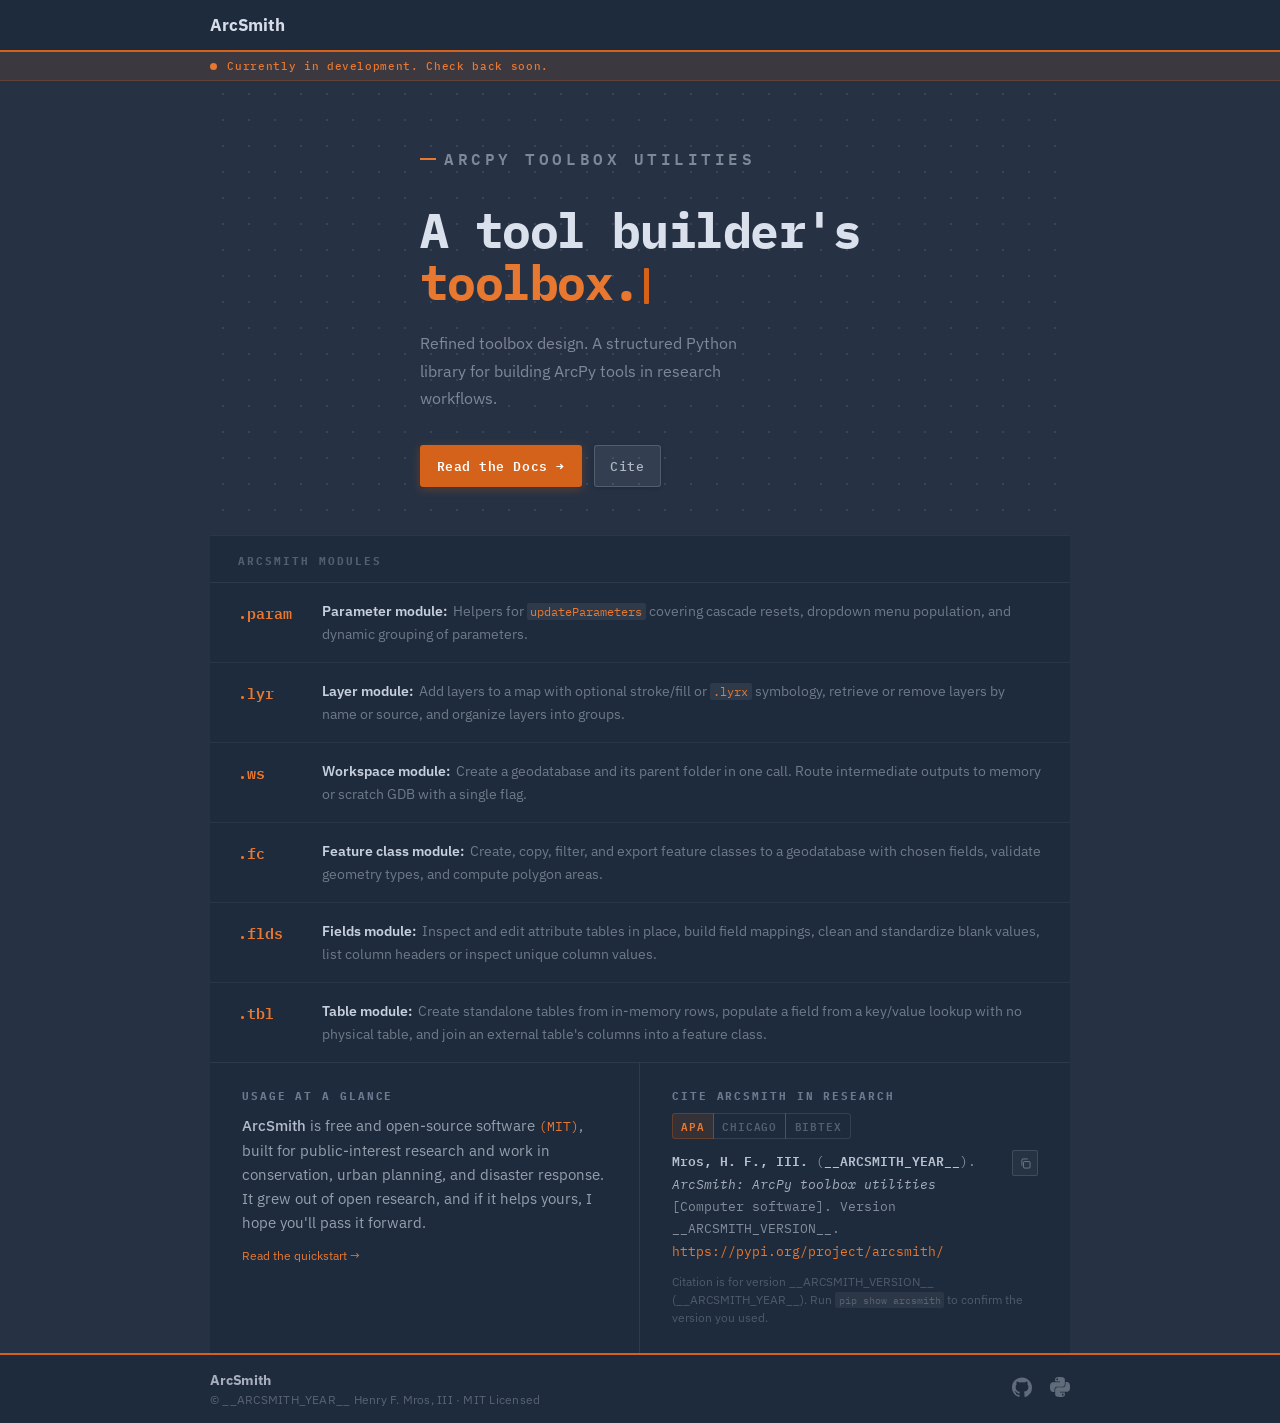
==== arcsmith-docs/index.html @ c44fd059 "init commit" ====
<!DOCTYPE html>
<html lang="en">
<head>
<meta charset="UTF-8">
<meta name="viewport" content="width=device-width, initial-scale=1.0">
<title>ArcSmith - ArcPy Toolbox Utilities for ArcGIS Pro</title>

<!-- Primary SEO -->
<meta name="description" content="ArcSmith is a free, open-source Python library for building ArcGIS Pro Python toolboxes (.pyt). Read parameter state, build quoted SQL WHERE clauses, apply symbology, and manage workspaces on top of arcpy.">
<meta name="keywords" content="ArcSmith, arcpy, ArcGIS Pro, Python toolbox, .pyt, geoprocessing, GIS, symbology, SQL WHERE clause, parameter validation, feature class">
<meta name="author" content="HFM3">
<meta name="robots" content="index, follow">
<meta name="theme-color" content="#1E2B3C">
<link rel="canonical" href="https://arcsmith.dev/">

<!-- Icons -->
<link rel="icon" type="image/svg+xml" href="/docs/stylesheets/arcsmith-icon.svg">
<link rel="icon" type="image/png" sizes="512x512" href="/docs/assets/images/favicon.png">
<link rel="icon" type="image/x-icon" href="/docs/assets/images/favicon.ico">
<link rel="apple-touch-icon" sizes="180x180" href="/docs/assets/images/apple-touch-icon.png">

<!-- Open Graph (Facebook, LinkedIn, Slack, etc.) -->
<meta property="og:type" content="website">
<meta property="og:site_name" content="ArcSmith">
<meta property="og:title" content="ArcSmith - ArcPy Toolbox Utilities for ArcGIS Pro">
<meta property="og:description" content="A free, open-source Python library for building ArcGIS Pro Python toolboxes (.pyt). Parameter state, SQL WHERE clauses, symbology, and workspace management on top of arcpy.">
<meta property="og:url" content="https://arcsmith.dev/">
<meta property="og:locale" content="en_US">
<meta property="og:image" content="https://arcsmith.dev/docs/images/social-card.png">
<meta property="og:image:width" content="1200">
<meta property="og:image:height" content="630">
<meta property="og:image:alt" content="ArcSmith - A tool builder's toolbox. ArcPy toolbox utilities.">

<!-- Twitter / X card -->
<meta name="twitter:card" content="summary_large_image">
<meta name="twitter:title" content="ArcSmith - ArcPy Toolbox Utilities for ArcGIS Pro">
<meta name="twitter:description" content="A free, open-source Python library for building ArcGIS Pro Python toolboxes (.pyt), built on top of arcpy.">
<meta name="twitter:image" content="https://arcsmith.dev/docs/images/social-card.png">

<!-- Structured data -->
<script type="application/ld+json">
{
  "@context": "https://schema.org",
  "@type": "SoftwareApplication",
  "name": "ArcSmith",
  "description": "A free, open-source Python library for building ArcGIS Pro Python toolboxes (.pyt). It works on top of arcpy, handling parameter state, quoted SQL WHERE clauses, symbology, and workspace management.",
  "url": "https://arcsmith.dev/",
  "applicationCategory": "DeveloperApplication",
  "operatingSystem": "Windows",
  "softwareRequirements": "ArcGIS Pro, arcpy",
  "programmingLanguage": "Python",
  "license": "https://www.gnu.org/licenses/gpl-3.0.html",
  "isAccessibleForFree": true,
  "author": {
    "@type": "Person",
    "name": "HFM3",
    "url": "https://github.com/HFM3"
  }
}
</script>

<link rel="preconnect" href="https://fonts.googleapis.com">
<link href="https://fonts.googleapis.com/css2?family=IBM+Plex+Sans:wght@400;500;600;700&family=IBM+Plex+Mono:wght@400;500;600&display=swap" rel="stylesheet">
<style>
*, *::before, *::after { box-sizing: border-box; margin: 0; padding: 0; }

:root {
  --navy:       #1E2B3C;
  --slate:      #263244;
  --orange:     #D4621A;
  --orange-lt:  #E87830;
  --orange-dim: #A84E14;
  --ink-lt:     #6B7A90;
}

html { scroll-behavior: smooth; }

body {
  font-family: 'IBM Plex Sans', system-ui, sans-serif;
  background: var(--slate);
  color: #18202C;
  -webkit-font-smoothing: antialiased;
  min-height: 100vh;
  display: flex;
  flex-direction: column;
}

/* ── DEV BANNER ──────────────────────────────────────────────── */
.dev-banner {
  background: rgba(212,98,26,0.12);
  border-bottom: 1px solid rgba(212,98,26,0.25);
  padding: 0.45rem 1.75rem;
  display: flex;
  align-items: center;
  justify-content: center;
  flex-shrink: 0;
}

.dev-banner-dot {
  width: 7px; height: 7px;
  border-radius: 50%;
  background: var(--orange-lt);
  flex-shrink: 0;
  animation: pulse 2s ease-in-out infinite;
}

@keyframes pulse {
  0%, 100% { opacity: 1; transform: scale(1); }
  50%       { opacity: 0.4; transform: scale(0.75); }
}

.dev-banner-text {
  font-family: 'IBM Plex Mono', monospace;
  font-size: 0.68rem;
  font-weight: 500;
  letter-spacing: 0.06em;
  color: var(--orange-lt);
}

/* ── NAV ─────────────────────────────────────────────────────── */
nav {
  background: var(--navy);
  border-bottom: 2px solid var(--orange);
  display: flex;
  align-items: center;
  justify-content: center;
  padding: 0 1.75rem;
  height: 52px;
  flex-shrink: 0;
}

.nav-inner {
  width: 100%;
  max-width: 860px;
  display: flex;
  align-items: center;
  justify-content: space-between;
}

.dev-banner-inner {
  width: 100%;
  max-width: 860px;
  display: flex;
  align-items: center;
  gap: 0.65rem;
}

.nav-brand {
  font-family: 'IBM Plex Sans', sans-serif;
  font-weight: 700;
  font-size: 1.05rem;
  color: rgba(224,230,242,0.95);
  text-decoration: none;
  letter-spacing: -0.01em;
}

.nav-brand em { color: rgba(224,230,242,0.95); font-style: normal; }

/* Reserved for future nav links */
.nav-links { display: flex; gap: 1.5rem; list-style: none; }

.nav-links a {
  font-size: 0.76rem;
  font-weight: 500;
  letter-spacing: 0.06em;
  text-transform: uppercase;
  color: rgba(224,230,242,0.45);
  text-decoration: none;
  transition: color 0.15s;
}
.nav-links a:hover { color: rgba(224,230,242,0.90); }

/* ── MAIN LAYOUT ─────────────────────────────────────────────── */
main {
  flex: 1;
  display: flex;
  flex-direction: column;
  align-items: center;
  width: 100%;
}

.main-inner {
  width: 100%;
  max-width: 860px;
  display: flex;
  flex-direction: column;
  flex: 1;
}

/* ── HERO ────────────────────────────────────────────────────── */
.hero {
  background: var(--slate);
  padding: 4rem 2.5rem 3rem;
  display: flex;
  flex-direction: column;
  justify-content: center;
  position: relative;
  overflow: hidden;
  width: 100%;
}

.hero::before {
  content: '';
  position: absolute;
  inset: 0;
  background-image: radial-gradient(circle, rgba(255,255,255,0.09) 1px, transparent 1px);
  background-size: 26px 26px;
  pointer-events: none;
}

.hero-inner { position: relative; z-index: 1; max-width: 540px; margin: 0 auto; }

.eyebrow {
  font-family: 'IBM Plex Mono', monospace;
  font-size: 0.62rem;
  font-weight: 600;
  letter-spacing: 0.22em;
  text-transform: uppercase;
  color: var(--orange-lt);
  margin-bottom: 1.1rem;
  display: flex;
  align-items: center;
  gap: 0.55rem;
}
.eyebrow::before {
  content: '';
  display: inline-block;
  width: 16px; height: 2px;
  background: var(--orange-lt);
  flex-shrink: 0;
}

.hero h1 {
  font-family: 'IBM Plex Mono', monospace;
  font-size: clamp(2rem, 3.8vw, 3rem);
  font-weight: 700;
  line-height: 1.08;
  letter-spacing: -0.03em;
  color: rgba(224,230,242,0.97);
  margin-bottom: 1.1rem;
}

.hero h1 em { color: var(--orange-lt); font-style: normal; }

.cursor {
  display: inline-block;
  width: 0.1em; height: 0.75em;
  background: var(--orange);
  vertical-align: text-bottom;
  margin-left: 0.08em;
  margin-bottom: 0.18em;
  border-radius: 1px;
  opacity: 1;
}

.hero p {
  font-size: 1.00rem;
  color: rgba(224,230,242,0.48);
  line-height: 1.72;
  margin-bottom: 2rem;
  max-width: 360px;
}

.hero-actions { display: flex; gap: 0.75rem; flex-wrap: wrap; }

.btn-primary {
  display: inline-flex; align-items: center; gap: 0.4rem;
  background: var(--orange);
  color: #fff;
  font-family: 'IBM Plex Mono', monospace;
  font-weight: 600; font-size: 0.80rem;
  letter-spacing: 0.04em;
  padding: 0.65em 1.2em;
  border-radius: 3px;
  border: 2px solid transparent;
  text-decoration: none;
  outline: none;
  cursor: pointer;
  -webkit-tap-highlight-color: transparent;
  transition: background 0.15s, box-shadow 0.15s, transform 0.08s, border-color 0.1s;
  box-shadow: 0 2px 8px rgba(212,98,26,0.35), 0 1px 2px rgba(0,0,0,0.25);
}
.btn-primary:hover {
  background: var(--orange-lt);
  box-shadow: 0 4px 14px rgba(212,98,26,0.45), 0 1px 3px rgba(0,0,0,0.25);
}
.btn-primary:active {
  background: var(--orange-dim);
  border-color: #4CA3FF;
  box-shadow: 0 0 0 3px rgba(76,163,255,0.35), 0 1px 2px rgba(0,0,0,0.20);
  transform: translateY(1px);
}
.btn-primary:focus-visible {
  border-color: #4CA3FF;
  box-shadow: 0 0 0 3px rgba(76,163,255,0.35);
}

.btn-ghost {
  display: inline-flex; align-items: center;
  background: rgba(224,230,242,0.07);
  color: rgba(224,230,242,0.72);
  font-family: 'IBM Plex Mono', monospace;
  font-weight: 500; font-size: 0.80rem;
  letter-spacing: 0.04em;
  padding: 0.65em 1.2em;
  border-radius: 3px;
  border: 1px solid rgba(224,230,242,0.18);
  text-decoration: none;
  outline: none;
  cursor: pointer;
  -webkit-tap-highlight-color: transparent;
  transition: background 0.15s, border-color 0.15s, color 0.15s, transform 0.08s, box-shadow 0.15s;
  box-shadow: 0 1px 4px rgba(0,0,0,0.20);
}
.btn-ghost:hover {
  background: rgba(224,230,242,0.12);
  border-color: rgba(224,230,242,0.40);
  color: rgba(224,230,242,0.95);
  box-shadow: 0 2px 8px rgba(0,0,0,0.28);
}
.btn-ghost:active {
  background: rgba(76,163,255,0.10);
  border-color: #4CA3FF;
  color: rgba(224,230,242,0.95);
  box-shadow: 0 0 0 3px rgba(76,163,255,0.20);
  transform: translateY(1px);
}
.btn-ghost:focus-visible {
  border-color: #4CA3FF;
  box-shadow: 0 0 0 3px rgba(76,163,255,0.25);
}

/* ── MODULES PANEL ───────────────────────────────────────────── */
.modules-pane {
  background: var(--navy);
  display: flex;
  flex-direction: column;
  border-top: 1px solid rgba(255,255,255,0.06);
  width: 100%;
}

.modules-header {
  padding: 1.1rem 1.75rem 0.9rem;
  border-bottom: 1px solid rgba(255,255,255,0.07);
  flex-shrink: 0;
  font-family: 'IBM Plex Mono', monospace;
  font-size: 0.70rem; font-weight: 700;
  letter-spacing: 0.18em; text-transform: uppercase;
  color: rgba(224,230,242,0.28);
}

.module-list {
  flex: 1;
  overflow-y: auto;
  list-style: none;
  display: grid;
  grid-template-columns: 6.5rem 1fr;
  align-content: start;
}

.module-item {
  display: contents;
}

.module-item:hover .module-tag,
.module-item:hover .module-desc {
  background: rgba(255,255,255,0.06);
}

.module-tag {
  font-family: 'IBM Plex Mono', monospace;
  font-size: 0.92rem; font-weight: 600;
  color: var(--orange-lt);
  white-space: nowrap;
  padding: 1.05rem 0.75rem 1.05rem 1.75rem;
  border-bottom: 1px solid rgba(255,255,255,0.05);
  align-self: stretch;
  display: flex;
  align-items: flex-start;
  padding-top: 1.1rem;
}

.module-desc {
  font-size: 0.86rem;
  color: rgba(224,230,242,0.42);
  line-height: 1.65;
  padding: 1.05rem 1.75rem 1.05rem 0.5rem;
  border-bottom: 1px solid rgba(255,255,255,0.05);
}

.module-label {
  color: rgba(224,230,242,0.88);
  font-weight: 600;
  margin-right: 0.2em;
}

/* Inline code tags within module descriptions */
.module-desc .tag-code {
  font-family: 'IBM Plex Mono', monospace;
  font-size: 0.85em;
  color: var(--orange-lt);
  background: rgba(255,255,255,0.07);
  padding: 0.1em 0.3em;
  border-radius: 2px;
}

.module-item:last-child .module-tag,
.module-item:last-child .module-desc {
  border-bottom: none;
}

/* ── BOTTOM STRIP ────────────────────────────────────────────── */
.bottom-strip {
  background: var(--navy);
  border-top: 1px solid rgba(255,255,255,0.07);
  display: grid;
  grid-template-columns: minmax(0, 1fr) minmax(0, 1fr);
  width: 100%;
}

.panel-label {
  font-family: 'IBM Plex Mono', monospace;
  font-size: 0.66rem; font-weight: 700;
  letter-spacing: 0.18em; text-transform: uppercase;
  color: var(--ink-lt);
}

/* Intro panel */
.intro-panel {
  padding: 1.6rem 2rem;
  border-right: 1px solid rgba(255,255,255,0.07);
  display: flex;
  flex-direction: column;
  gap: 0.7rem;
}

.intro-text {
  font-family: 'IBM Plex Sans', sans-serif;
  font-size: 0.92rem;
  line-height: 1.65;
  color: rgba(224,230,242,0.62);
}

.intro-text strong { color: rgba(224,230,242,0.78); font-weight: 500; }
.intro-text .mono, .intro-text code {
  font-family: 'IBM Plex Mono', monospace;
  font-size: 0.86em;
  color: var(--orange-lt);
}

/* Cite */
.cite-panel {
  padding: 1.6rem 2rem;
  display: flex;
  flex-direction: column;
  gap: 0.6rem;
}

.cite-tabs-sm { display: flex; gap: 0; margin-bottom: 0.1rem; }

.cite-tab-sm {
  padding: 0.25em 0.75em;
  font-family: 'IBM Plex Mono', monospace;
  font-size: 0.68rem; font-weight: 600;
  letter-spacing: 0.08em; text-transform: uppercase;
  border: 1px solid rgba(255,255,255,0.10);
  margin-left: -1px;            /* collapse shared seams, no width change */
  position: relative;
  background: transparent; cursor: pointer;
  color: rgba(224,230,242,0.28);
  transition: color 0.15s, background 0.15s;
}
.cite-tab-sm:first-child { margin-left: 0; border-radius: 3px 0 0 3px; }
.cite-tab-sm:last-child  { border-radius: 0 3px 3px 0; }
/* Lift the active tab above its neighbors so its orange border shows on all
   four sides, not just where it isn't overlapped by the next tab. */
.cite-tab-sm.active { color: var(--orange-lt); background: rgba(212,98,26,0.12); border-color: rgba(212,98,26,0.30); z-index: 1; }

.cite-pane-sm { display: none; align-items: flex-start; gap: 0.5rem; }
.cite-pane-sm.active { display: flex; }

.cite-text-sm {
  font-family: 'IBM Plex Mono', monospace;
  font-size: 0.80rem; line-height: 1.75;
  color: rgba(224,230,242,0.52);
  word-break: break-word;
  flex: 1;
}

.cite-text-sm .ca { color: rgba(224,230,242,0.80); font-weight: 600; }
.cite-text-sm .ct { font-style: italic; color: rgba(224,230,242,0.70); }
.cite-text-sm .cu { color: var(--orange-lt); }

.cite-hint {
  font-size: 0.76rem;
  color: rgba(224,230,242,0.25);
  line-height: 1.5;
}
.cite-hint code {
  font-family: 'IBM Plex Mono', monospace;
  font-size: 0.85em;
  background: rgba(255,255,255,0.06);
  padding: 0.1em 0.35em;
  border-radius: 2px;
}

/* ── MOBILE ──────────────────────────────────────────────────── */
@media (max-width: 720px) {
  .hero { padding: 2.5rem 1.4rem 2rem; }
  .hero h1 { font-size: clamp(1.8rem, 8vw, 2.6rem); }
  .bottom-strip { grid-template-columns: 1fr; }
  .install-panel,
  .intro-panel { border-right: none; border-bottom: 1px solid rgba(255,255,255,0.07); }
  .nav-links { display: none; }
  footer { padding: 0.9rem 1.4rem; }
  .footer-social { gap: 1rem; }
}

/* ── CITE MODAL ──────────────────────────────────────────────── */
.modal-overlay {
  display: none;
  position: fixed;
  inset: 0;
  background: rgba(10,15,22,0.75);
  backdrop-filter: blur(3px);
  -webkit-backdrop-filter: blur(3px);
  z-index: 200;
  align-items: center;
  justify-content: center;
  padding: 1.5rem;
}

.modal-overlay.open { display: flex; }

.modal {
  background: var(--navy);
  border: 1px solid rgba(255,255,255,0.10);
  border-top: 3px solid var(--orange);
  border-radius: 6px;
  width: 100%;
  max-width: 540px;
  box-shadow: 0 24px 60px rgba(0,0,0,0.55);
  animation: modal-in 0.18s ease;
}

@keyframes modal-in {
  from { opacity: 0; transform: translateY(10px); }
  to   { opacity: 1; transform: translateY(0); }
}

.modal-header {
  display: flex;
  align-items: center;
  justify-content: space-between;
  padding: 1.2rem 1.5rem 1rem;
  border-bottom: 1px solid rgba(255,255,255,0.07);
}

.modal-title {
  font-family: 'IBM Plex Mono', monospace;
  font-size: 0.62rem; font-weight: 700;
  letter-spacing: 0.18em; text-transform: uppercase;
  color: rgba(224,230,242,0.35);
}

.modal-close {
  background: none;
  border: 1px solid rgba(255,255,255,0.12);
  border-radius: 3px;
  width: 26px; height: 26px;
  display: flex; align-items: center; justify-content: center;
  cursor: pointer;
  color: rgba(224,230,242,0.40);
  font-size: 0.85rem;
  transition: border-color 0.15s, color 0.15s;
}
.modal-close:hover { border-color: rgba(255,255,255,0.35); color: rgba(224,230,242,0.90); }

.modal-body { padding: 1.4rem 1.5rem 1.6rem; display: flex; flex-direction: column; gap: 1rem; }

.modal-tabs { display: flex; }

.modal-tab {
  padding: 0.3em 0.9em;
  font-family: 'IBM Plex Mono', monospace;
  font-size: 0.62rem; font-weight: 600;
  letter-spacing: 0.10em; text-transform: uppercase;
  border: 1px solid rgba(255,255,255,0.10);
  margin-left: -1px;            /* collapse shared seams, no width change */
  position: relative;
  background: transparent; cursor: pointer;
  color: rgba(224,230,242,0.28);
  transition: color 0.15s, background 0.15s;
}
.modal-tab:first-child { margin-left: 0; border-radius: 3px 0 0 3px; }
.modal-tab:last-child  { border-radius: 0 3px 3px 0; }
/* Lift the active tab above its neighbors so its orange border shows on all
   four sides, not just where it isn't overlapped by the next tab. */
.modal-tab.active      { color: var(--orange-lt); background: rgba(212,98,26,0.12); border-color: rgba(212,98,26,0.30); z-index: 1; }

.modal-pane { display: none; }
.modal-pane.active { display: block; }

.modal-cite-text {
  position: relative;
  font-family: 'IBM Plex Mono', monospace;
  font-size: 0.76rem; line-height: 1.80;
  color: rgba(224,230,242,0.55);
  word-break: break-word;
  background: rgba(255,255,255,0.03);
  border: 1px solid rgba(255,255,255,0.07);
  border-radius: 4px;
  padding: 1rem 2.8rem 1rem 1.1rem;
}

.modal-copy-btn {
  display: inline-flex;
  align-items: center;
  justify-content: center;
  flex-shrink: 0;
  width: 26px;
  height: 26px;
  padding: 0;
  background: rgba(255,255,255,0.04);
  border: 1px solid rgba(255,255,255,0.12);
  border-radius: 2px;
  color: rgba(224,230,242,0.40);
  cursor: pointer;
  transition: all 0.15s;
}

/* Inside modal, button is absolutely positioned within the text block */
.modal-cite-text .modal-copy-btn {
  position: absolute;
  top: 0.6rem;
  right: 0.6rem;
}
.modal-copy-btn:hover { border-color: var(--orange); color: var(--orange-lt); }
.modal-copy-btn.copied { border-color: #7ED97E; color: #7ED97E; }

.modal-copy-btn .copy-icon,
.modal-copy-btn .check-icon {
  width: 13px; height: 13px;
}
.modal-copy-btn .check-icon { display: none; }
.modal-copy-btn.copied .copy-icon { display: none; }
.modal-copy-btn.copied .check-icon { display: block; }

.modal-cite-text .ca { color: rgba(224,230,242,0.85); font-weight: 600; }
.modal-cite-text .ct { font-style: italic; color: rgba(224,230,242,0.72); }
.modal-cite-text .cu { color: var(--orange-lt); }

.modal-hint {
  font-size: 0.72rem;
  color: rgba(224,230,242,0.25);
  line-height: 1.6;
}
.modal-hint code {
  font-family: 'IBM Plex Mono', monospace;
  font-size: 0.88em;
  background: rgba(255,255,255,0.07);
  padding: 0.1em 0.35em;
  border-radius: 2px;
  color: rgba(224,230,242,0.50);
}

/* ── FOOTER ──────────────────────────────────────────────────── */
footer {
  background: var(--navy);
  border-top: 2px solid var(--orange);
  padding: 1rem 1.75rem;
  display: flex;
  align-items: center;
  justify-content: center;
  flex-shrink: 0;
}

.footer-inner {
  width: 100%;
  max-width: 860px;
  display: flex;
  align-items: center;
  justify-content: space-between;
  flex-wrap: wrap;
  gap: 0.5rem;
}

.footer-brand {
  font-family: 'IBM Plex Sans', sans-serif;
  font-weight: 700;
  font-size: 0.88rem;
  color: rgba(224,230,242,0.70);
  letter-spacing: -0.01em;
}

.footer-brand em { color: rgba(224,230,242,0.70); font-style: normal; }

.footer-left {
  display: flex;
  flex-direction: column;
  gap: 0.15rem;
}

.footer-copy {
  font-size: 0.72rem;
  color: rgba(224,230,242,0.30);
  letter-spacing: 0.02em;
}

.footer-social {
  display: flex;
  gap: 1.1rem;
  list-style: none;
  align-items: center;
}

.footer-social a {
  display: inline-flex;
  color: rgba(224,230,242,0.35);
  transition: color 0.15s;
}

.footer-social a:hover { color: var(--orange-lt); }

.footer-social svg { width: 20px; height: 20px; display: block; }

/* Bluesky butterfly is a wide glyph inset within its viewBox; scale up
   slightly and nudge down so its bottom edge lines up with the others. */
.footer-social .icon-bsky svg { width: 22px; height: 22px; transform: translateY(1px); }

</style>
</head>
<body>

<!-- NAV -->
<nav>
  <div class="nav-inner">
    <a class="nav-brand" href="/">Arc<em>Smith</em></a>
  </div>
</nav>

<!-- DEV BANNER -->
<div class="dev-banner">
  <div class="dev-banner-inner">
    <span class="dev-banner-dot"></span>
    <span class="dev-banner-text">Currently in development. Check back soon.</span>
  </div>
</div>

<main>
  <div class="main-inner">

  <!-- HERO -->
  <section class="hero">
    <div class="hero-inner">
      <p class="eyebrow">ArcPy toolbox utilities</p>

      <h1>A tool builder's<br><em>toolbox.</em><span class="cursor"></span></h1>

      <p>
        Refined toolbox design. A structured Python library for building ArcPy tools in research workflows.
      </p>

      <div class="hero-actions">
        <a class="btn-primary" href="/docs/">Read the Docs →</a>
        <button class="btn-ghost" onclick="openCiteModal()">Cite</button>
      </div>
    </div>
  </section>

  <!-- MODULES PANEL -->
  <div class="modules-pane">
    <div class="modules-header">ArcSmith Modules</div>
    <ul class="module-list">

      <li class="module-item">
        <span class="module-tag">.param</span>
        <div class="module-desc"><span class="module-label">Parameter module:</span> Helpers for <code class="tag-code">updateParameters</code> covering cascade resets, dropdown menu population, and dynamic grouping of parameters.</div>
      </li>

      <li class="module-item">
        <span class="module-tag">.lyr</span>
        <div class="module-desc"><span class="module-label">Layer module:</span> Add layers to a map with optional stroke/fill or <code class="tag-code">.lyrx</code> symbology, retrieve or remove layers by name or source, and organize layers into groups.</div>
      </li>

      <li class="module-item">
        <span class="module-tag">.ws</span>
        <div class="module-desc"><span class="module-label">Workspace module:</span> Create a geodatabase and its parent folder in one call. Route intermediate outputs to memory or scratch GDB with a single flag.</div>
      </li>

      <li class="module-item">
        <span class="module-tag">.fc</span>
        <div class="module-desc"><span class="module-label">Feature class module:</span> Create, copy, filter, and export feature classes to a geodatabase with chosen fields, validate geometry types, and compute polygon areas.</div>
      </li>

      <li class="module-item">
        <span class="module-tag">.flds</span>
        <div class="module-desc"><span class="module-label">Fields module:</span> Inspect and edit attribute tables in place, build field mappings, clean and standardize blank values, list column headers or inspect unique column values.</div>
      </li>

      <li class="module-item">
        <span class="module-tag">.tbl</span>
        <div class="module-desc"><span class="module-label">Table module:</span> Create standalone tables from in-memory rows, populate a field from a key/value lookup with no physical table, and join an external table's columns into a feature class.</div>
      </li>

    </ul>
  </div>

  <!-- BOTTOM STRIP -->
  <div class="bottom-strip">

    <!-- What it is -->
    <div class="intro-panel">
      <span class="panel-label">Usage At A Glance</span>
      <p class="intro-text"><strong>ArcSmith</strong> is free and open-source software <code class="tag-code">(MIT)</code>, built for public-interest research and work in conservation, urban planning, and disaster response. It grew out of open research, and if it helps yours, I hope you'll pass it forward. </strong></p>
      <span class="cite-hint"><a href="/docs/guides/quick_start/" style="color:var(--orange-lt);text-decoration:none;">Read the quickstart →</a></span>
    </div>

    <!-- Citation -->
    <div class="cite-panel" id="cite">
      <span class="panel-label">Cite ArcSmith in research</span>

      <div class="cite-tabs-sm">
        <button class="cite-tab-sm active" onclick="switchCite('apa',this)">APA</button>
        <button class="cite-tab-sm" onclick="switchCite('chicago',this)">Chicago</button>
        <button class="cite-tab-sm" onclick="switchCite('bib',this)">BibTeX</button>
      </div>

      <div class="cite-pane-sm active" id="cite-apa">
        <p class="cite-text-sm"><span class="ca">Mros, H. F., III.</span> (<span class="ca">__ARCSMITH_YEAR__</span>). <span class="ct">ArcSmith: ArcPy toolbox utilities</span> [Computer software]. Version __ARCSMITH_VERSION__. <span class="cu">https://pypi.org/project/arcsmith/</span></p>
        <button class="modal-copy-btn" onclick="copyCitation('cite-apa', this)" aria-label="Copy citation" title="Copy citation">
          <svg class="copy-icon" viewBox="0 0 20 20" fill="none" xmlns="http://www.w3.org/2000/svg">
            <rect x="7" y="7" width="10" height="10" rx="1.5" stroke="currentColor" stroke-width="1.4"/>
            <path d="M4.5 13V4.5C4.5 3.67157 5.17157 3 6 3H13" stroke="currentColor" stroke-width="1.4" stroke-linecap="round"/>
          </svg>
          <svg class="check-icon" viewBox="0 0 20 20" fill="none" xmlns="http://www.w3.org/2000/svg">
            <path d="M4 10.5L8 14.5L16 6" stroke="currentColor" stroke-width="1.6" stroke-linecap="round" stroke-linejoin="round"/>
          </svg>
        </button>
      </div>

      <div class="cite-pane-sm" id="cite-chicago">
        <p class="cite-text-sm"><span class="ca">Mros, Henry F., III.</span> __ARCSMITH_YEAR__. <span class="ct">ArcSmith: ArcPy Toolbox Utilities</span>. Version __ARCSMITH_VERSION__. Computer software. <span class="cu">https://pypi.org/project/arcsmith/</span></p>
        <button class="modal-copy-btn" onclick="copyCitation('cite-chicago', this)" aria-label="Copy citation" title="Copy citation">
          <svg class="copy-icon" viewBox="0 0 20 20" fill="none" xmlns="http://www.w3.org/2000/svg">
            <rect x="7" y="7" width="10" height="10" rx="1.5" stroke="currentColor" stroke-width="1.4"/>
            <path d="M4.5 13V4.5C4.5 3.67157 5.17157 3 6 3H13" stroke="currentColor" stroke-width="1.4" stroke-linecap="round"/>
          </svg>
          <svg class="check-icon" viewBox="0 0 20 20" fill="none" xmlns="http://www.w3.org/2000/svg">
            <path d="M4 10.5L8 14.5L16 6" stroke="currentColor" stroke-width="1.6" stroke-linecap="round" stroke-linejoin="round"/>
          </svg>
        </button>
      </div>

      <div class="cite-pane-sm" id="cite-bib">
        <p class="cite-text-sm">@software{arcsmith,<br>&nbsp;&nbsp;author&nbsp; = {<span class="ca">Mros, III, Henry F.</span>},<br>&nbsp;&nbsp;title&nbsp;&nbsp; = {ArcSmith: ArcPy Toolbox Utilities},<br>&nbsp;&nbsp;year&nbsp;&nbsp;&nbsp; = {__ARCSMITH_YEAR__},<br>&nbsp;&nbsp;version = {__ARCSMITH_VERSION__},<br>&nbsp;&nbsp;url&nbsp;&nbsp;&nbsp;&nbsp; = {<span class="cu">https://pypi.org/project/arcsmith/</span>}<br>}</p>
        <button class="modal-copy-btn" onclick="copyCitation('cite-bib', this)" aria-label="Copy citation" title="Copy citation">
          <svg class="copy-icon" viewBox="0 0 20 20" fill="none" xmlns="http://www.w3.org/2000/svg">
            <rect x="7" y="7" width="10" height="10" rx="1.5" stroke="currentColor" stroke-width="1.4"/>
            <path d="M4.5 13V4.5C4.5 3.67157 5.17157 3 6 3H13" stroke="currentColor" stroke-width="1.4" stroke-linecap="round"/>
          </svg>
          <svg class="check-icon" viewBox="0 0 20 20" fill="none" xmlns="http://www.w3.org/2000/svg">
            <path d="M4 10.5L8 14.5L16 6" stroke="currentColor" stroke-width="1.6" stroke-linecap="round" stroke-linejoin="round"/>
          </svg>
        </button>
      </div>

      <p class="cite-hint">Citation is for version __ARCSMITH_VERSION__ (__ARCSMITH_YEAR__). Run <code>pip show arcsmith</code> to confirm the version you used.</p>
    </div>

  </div>
  </div><!-- /.main-inner -->
</main>

<!-- CITE MODAL -->
<div class="modal-overlay" id="cite-modal" onclick="handleOverlayClick(event)">
  <div class="modal">
    <div class="modal-header">
      <span class="modal-title">Cite ArcSmith in research</span>
      <button class="modal-close" onclick="closeCiteModal()">✕</button>
    </div>
    <div class="modal-body">

      <div class="modal-tabs">
        <button class="modal-tab active" onclick="switchModalCite('apa', this)">APA</button>
        <button class="modal-tab" onclick="switchModalCite('chicago', this)">Chicago</button>
        <button class="modal-tab" onclick="switchModalCite('bibtex', this)">BibTeX</button>
      </div>

      <div class="modal-pane active" id="modal-apa">
        <p class="modal-cite-text">
          <button class="modal-copy-btn" onclick="copyCitation('modal-apa', this)" aria-label="Copy citation" title="Copy citation">
            <svg class="copy-icon" viewBox="0 0 20 20" fill="none" xmlns="http://www.w3.org/2000/svg">
              <rect x="7" y="7" width="10" height="10" rx="1.5" stroke="currentColor" stroke-width="1.4"/>
              <path d="M4.5 13V4.5C4.5 3.67157 5.17157 3 6 3H13" stroke="currentColor" stroke-width="1.4" stroke-linecap="round"/>
            </svg>
            <svg class="check-icon" viewBox="0 0 20 20" fill="none" xmlns="http://www.w3.org/2000/svg">
              <path d="M4 10.5L8 14.5L16 6" stroke="currentColor" stroke-width="1.6" stroke-linecap="round" stroke-linejoin="round"/>
            </svg>
          </button>
          <span class="ca">Mros, H. F., III.</span> (<span class="ca">__ARCSMITH_YEAR__</span>). <span class="ct">ArcSmith: ArcPy toolbox utilities</span> [Computer software]. Version __ARCSMITH_VERSION__. <span class="cu">https://pypi.org/project/arcsmith/</span>
        </p>
      </div>

      <div class="modal-pane" id="modal-chicago">
        <p class="modal-cite-text">
          <button class="modal-copy-btn" onclick="copyCitation('modal-chicago', this)" aria-label="Copy citation" title="Copy citation">
            <svg class="copy-icon" viewBox="0 0 20 20" fill="none" xmlns="http://www.w3.org/2000/svg">
              <rect x="7" y="7" width="10" height="10" rx="1.5" stroke="currentColor" stroke-width="1.4"/>
              <path d="M4.5 13V4.5C4.5 3.67157 5.17157 3 6 3H13" stroke="currentColor" stroke-width="1.4" stroke-linecap="round"/>
            </svg>
            <svg class="check-icon" viewBox="0 0 20 20" fill="none" xmlns="http://www.w3.org/2000/svg">
              <path d="M4 10.5L8 14.5L16 6" stroke="currentColor" stroke-width="1.6" stroke-linecap="round" stroke-linejoin="round"/>
            </svg>
          </button>
          <span class="ca">Mros, Henry F., III.</span> __ARCSMITH_YEAR__. <span class="ct">ArcSmith: ArcPy Toolbox Utilities</span>. Version __ARCSMITH_VERSION__. Computer software. <span class="cu">https://pypi.org/project/arcsmith/</span>
        </p>
      </div>

      <div class="modal-pane" id="modal-bibtex">
        <p class="modal-cite-text">
          <button class="modal-copy-btn" onclick="copyCitation('modal-bibtex', this)" aria-label="Copy citation" title="Copy citation">
            <svg class="copy-icon" viewBox="0 0 20 20" fill="none" xmlns="http://www.w3.org/2000/svg">
              <rect x="7" y="7" width="10" height="10" rx="1.5" stroke="currentColor" stroke-width="1.4"/>
              <path d="M4.5 13V4.5C4.5 3.67157 5.17157 3 6 3H13" stroke="currentColor" stroke-width="1.4" stroke-linecap="round"/>
            </svg>
            <svg class="check-icon" viewBox="0 0 20 20" fill="none" xmlns="http://www.w3.org/2000/svg">
              <path d="M4 10.5L8 14.5L16 6" stroke="currentColor" stroke-width="1.6" stroke-linecap="round" stroke-linejoin="round"/>
            </svg>
          </button>
          @software{arcsmith,<br>&nbsp;&nbsp;author&nbsp; = {<span class="ca">Mros, III, Henry F.</span>},<br>&nbsp;&nbsp;title&nbsp;&nbsp; = {ArcSmith: ArcPy Toolbox Utilities},<br>&nbsp;&nbsp;year&nbsp;&nbsp;&nbsp; = {__ARCSMITH_YEAR__},<br>&nbsp;&nbsp;version = {__ARCSMITH_VERSION__},<br>&nbsp;&nbsp;url&nbsp;&nbsp;&nbsp;&nbsp; = {<span class="cu">https://pypi.org/project/arcsmith/</span>}<br>}
        </p>
      </div>

      <p class="modal-hint">Citation is for version __ARCSMITH_VERSION__ (__ARCSMITH_YEAR__). Run <code>pip show arcsmith</code> to confirm the version you used.</p>

    </div>
  </div>
</div>

<footer>
  <div class="footer-inner">
    <div class="footer-left">
      <span class="footer-brand">Arc<em>Smith</em></span>
      <span class="footer-copy">&copy; __ARCSMITH_YEAR__ Henry&nbsp;F.&nbsp;Mros,&nbsp;III &middot; MIT Licensed</span>
    </div>
    <ul class="footer-social">
      <li><a href="https://github.com/HFM3/arcsmith" aria-label="GitHub" title="GitHub">
        <svg viewBox="0 0 24 24" fill="currentColor" xmlns="http://www.w3.org/2000/svg" aria-hidden="true">
          <path d="M12 .5C5.37.5 0 5.87 0 12.5c0 5.3 3.44 9.8 8.21 11.39.6.11.82-.26.82-.58 0-.29-.01-1.04-.02-2.05-3.34.73-4.04-1.61-4.04-1.61-.55-1.39-1.34-1.76-1.34-1.76-1.09-.75.08-.73.08-.73 1.21.09 1.84 1.24 1.84 1.24 1.07 1.84 2.81 1.31 3.5 1 .11-.78.42-1.31.76-1.61-2.67-.3-5.47-1.34-5.47-5.95 0-1.31.47-2.39 1.24-3.23-.12-.3-.54-1.52.12-3.18 0 0 1.01-.32 3.3 1.23a11.5 11.5 0 0 1 6 0c2.29-1.55 3.3-1.23 3.3-1.23.66 1.66.24 2.88.12 3.18.77.84 1.24 1.92 1.24 3.23 0 4.62-2.81 5.64-5.49 5.94.43.37.81 1.1.81 2.22 0 1.6-.01 2.89-.01 3.29 0 .32.22.7.83.58A12.01 12.01 0 0 0 24 12.5C24 5.87 18.63.5 12 .5z"/>
        </svg></a></li>
      <li><a href="https://pypi.org/project/arcsmith/" aria-label="PyPI" title="PyPI">
        <svg viewBox="0 0 24 24" fill="currentColor" xmlns="http://www.w3.org/2000/svg" aria-hidden="true">
          <path d="M14.25.18l.9.2.73.26.59.3.45.32.34.34.25.34.16.33.1.3.04.26.02.2-.01.13V8.5l-.05.63-.13.55-.21.46-.26.38-.3.31-.33.25-.35.19-.35.14-.33.1-.3.07-.26.04-.21.02H8.77l-.69.05-.59.14-.5.22-.41.27-.33.32-.27.35-.2.36-.15.37-.1.35-.07.32-.04.27-.02.21v3.06H3.17l-.21-.03-.28-.07-.32-.12-.35-.18-.36-.26-.36-.36-.35-.46-.32-.59-.28-.73-.21-.88-.14-1.05-.05-1.23.06-1.22.16-1.04.24-.87.32-.71.36-.57.4-.44.42-.33.42-.24.4-.16.36-.1.32-.05.24-.01h.16l.06.01h8.16v-.83H6.18l-.01-2.75-.02-.37.05-.34.11-.31.17-.28.25-.26.31-.23.38-.2.44-.18.51-.15.58-.12.64-.1.71-.06.77-.04.84-.02 1.27.05zm-6.3 1.98l-.23.33-.08.41.08.41.23.34.33.22.41.09.41-.09.33-.22.23-.34.08-.41-.08-.41-.23-.33-.33-.22-.41-.09-.41.09zm13.09 3.95l.28.06.32.12.35.18.36.27.36.35.35.47.32.59.28.73.21.88.14 1.04.05 1.23-.06 1.23-.16 1.04-.24.86-.32.71-.36.57-.4.45-.42.33-.42.24-.4.16-.36.09-.32.05-.24.02-.16-.01h-8.22v.82h5.84l.01 2.76.02.36-.05.34-.11.31-.17.29-.25.25-.31.24-.38.2-.44.17-.51.15-.58.13-.64.09-.71.07-.77.04-.84.01-1.27-.04-1.07-.14-.9-.2-.73-.25-.59-.3-.45-.33-.34-.34-.25-.34-.16-.33-.1-.3-.04-.25-.02-.2.01-.13v-5.34l.05-.64.13-.54.21-.46.26-.38.3-.32.33-.24.35-.2.35-.14.33-.1.3-.06.26-.04.21-.02.13-.01h5.84l.69-.05.59-.14.5-.21.41-.28.33-.32.27-.35.2-.36.15-.36.1-.35.07-.32.04-.28.02-.21V6.07h2.09l.14.01zm-6.47 14.25l-.23.33-.08.41.08.41.23.33.33.23.41.08.41-.08.33-.23.23-.33.08-.41-.08-.41-.23-.33-.33-.23-.41-.08-.41.08z"/>
        </svg></a></li>
      <!-- Bluesky: hidden for now until a profile exists
      <li><a href="#" class="icon-bsky" aria-label="Bluesky" title="Bluesky">
        <svg viewBox="0 0 24 24" fill="currentColor" xmlns="http://www.w3.org/2000/svg" aria-hidden="true">
          <path d="M5.77 3.04c2.52 1.9 5.23 5.74 6.23 7.8 1-2.06 3.71-5.9 6.23-7.8 1.82-1.37 4.77-2.43 4.77.94 0 .67-.39 5.65-.61 6.46-.79 2.81-3.65 3.53-6.2 3.09 4.45.76 5.58 3.27 3.14 5.78-4.64 4.77-6.67-1.2-7.19-2.72-.1-.28-.14-.41-.14-.3 0-.11-.05.02-.14.3-.52 1.52-2.55 7.49-7.19 2.72-2.44-2.51-1.31-5.02 3.14-5.78-2.55.44-5.41-.28-6.2-3.09C.61 9.63.22 4.65.22 3.98c0-3.37 2.95-2.31 4.77-.94z"/>
        </svg></a></li>
      -->
    </ul>
  </div>
</footer>

<script>
/* ── Cursor blink ── */
(function () {
  const cursor = document.querySelector('.cursor');
  if (cursor) {
    let visible = true;
    setInterval(function () { visible = !visible; cursor.style.opacity = visible ? '1' : '0'; }, 530);
  }
})();

/* ── Cite modal ── */
function openCiteModal() {
  document.getElementById('cite-modal').classList.add('open');
  document.body.style.overflow = 'hidden';
}

function closeCiteModal() {
  document.getElementById('cite-modal').classList.remove('open');
  document.body.style.overflow = '';
}

function handleOverlayClick(e) {
  if (e.target === document.getElementById('cite-modal')) closeCiteModal();
}

function switchModalCite(id, btn) {
  document.querySelectorAll('.modal-tab').forEach(t => t.classList.remove('active'));
  document.querySelectorAll('.modal-pane').forEach(p => p.classList.remove('active'));
  btn.classList.add('active');
  document.getElementById('modal-' + id).classList.add('active');
}

function copyCitation(paneId, btn) {
  const pane = document.getElementById(paneId);
  const textEl = pane.querySelector('.modal-cite-text, .cite-text-sm');
  const clone = textEl.cloneNode(true);
  const btnClone = clone.querySelector('.modal-copy-btn');
  if (btnClone) btnClone.remove();
  const text = clone.innerText.trim();
  navigator.clipboard.writeText(text).then(() => {
    btn.classList.add('copied');
    setTimeout(() => { btn.classList.remove('copied'); }, 2000);
  });
}

document.addEventListener('keydown', function(e) {
  if (e.key === 'Escape') closeCiteModal();
});

/* ── Citation tabs (bottom strip) ── */
function switchCite(id, btn) {
  document.querySelectorAll('.cite-tab-sm').forEach(t => t.classList.remove('active'));
  document.querySelectorAll('.cite-pane-sm').forEach(p => p.classList.remove('active'));
  btn.classList.add('active');
  document.getElementById('cite-' + id).classList.add('active');
}

</script>
</body>
</html>
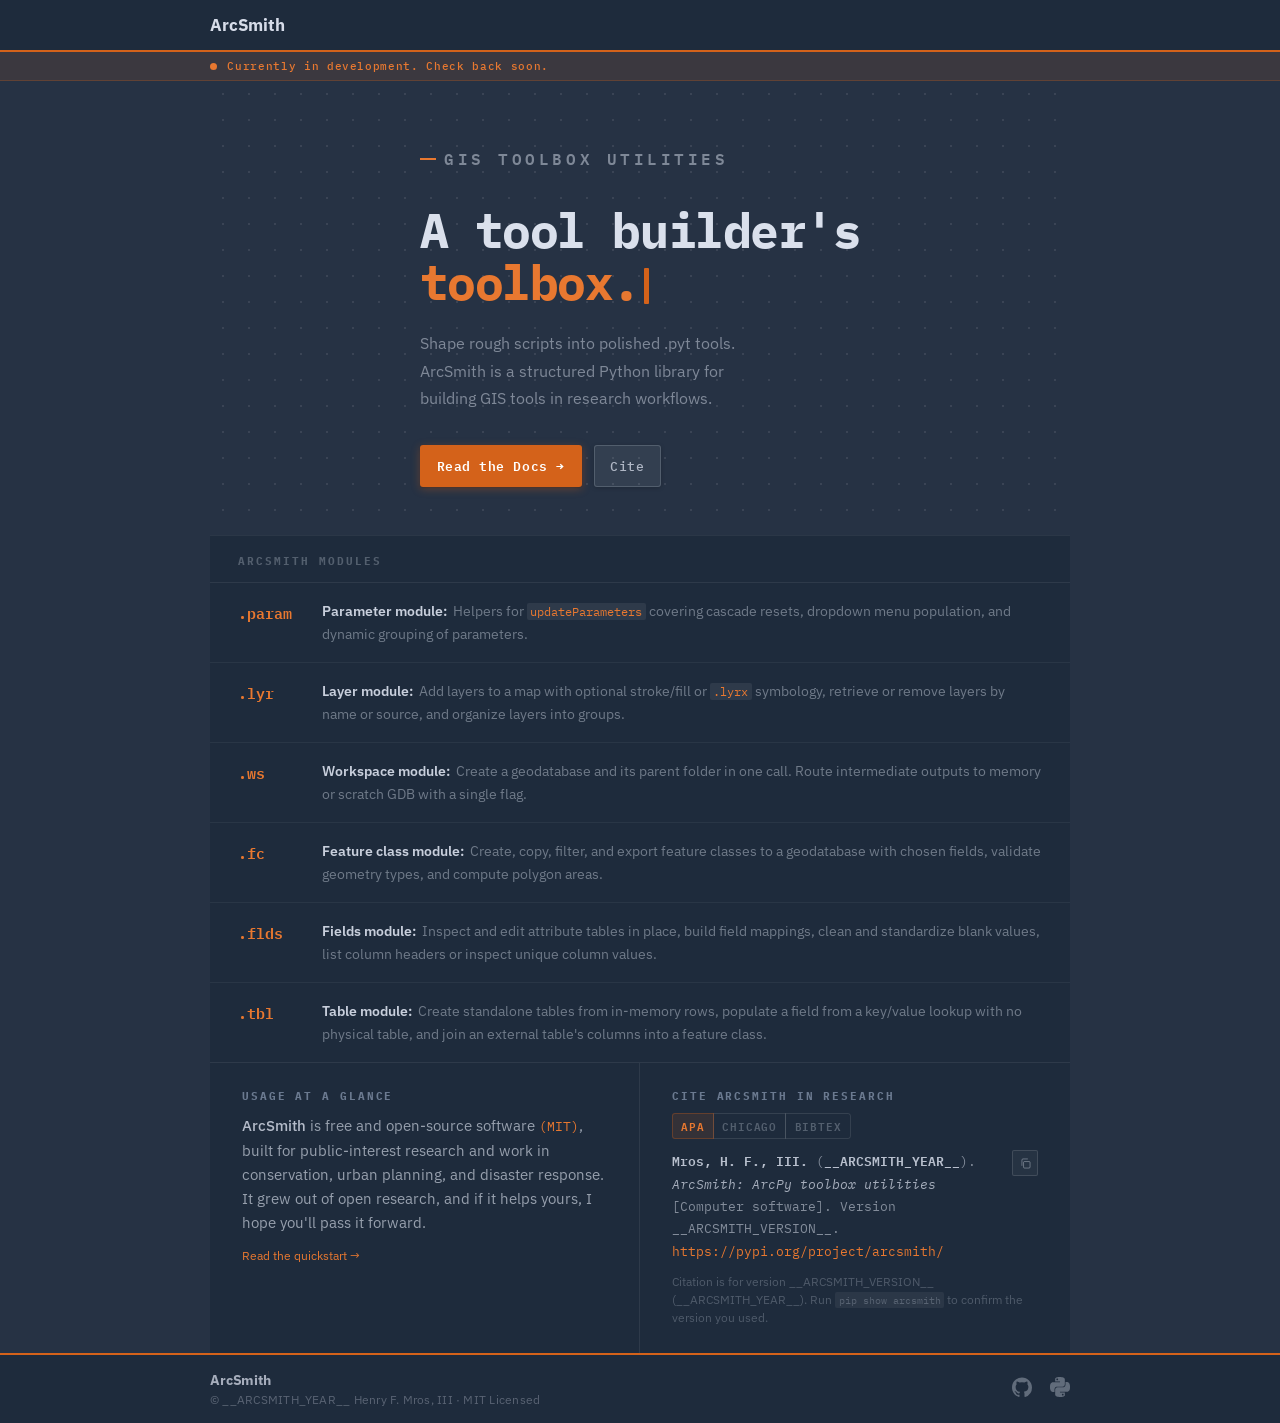
==== commit e8ce1202: "0.0.7 Updates" ====
--- a/arcsmith-docs/index.html
+++ b/arcsmith-docs/index.html
@@ -3,10 +3,10 @@
 <head>
 <meta charset="UTF-8">
 <meta name="viewport" content="width=device-width, initial-scale=1.0">
-<title>ArcSmith - ArcPy Toolbox Utilities for ArcGIS Pro</title>
+<title>ArcSmith &middot; For Tool Builders</title>
 
 <!-- Primary SEO -->
-<meta name="description" content="ArcSmith is a free, open-source Python library for building ArcGIS Pro Python toolboxes (.pyt). Read parameter state, build quoted SQL WHERE clauses, apply symbology, and manage workspaces on top of arcpy.">
+<meta name="description" content="ArcSmith is a Python library for GIS researchers. Shape rough scripts into polished .pyt tools.">
 <meta name="keywords" content="ArcSmith, arcpy, ArcGIS Pro, Python toolbox, .pyt, geoprocessing, GIS, symbology, SQL WHERE clause, parameter validation, feature class">
 <meta name="author" content="HFM3">
 <meta name="robots" content="index, follow">
@@ -22,19 +22,19 @@
 <!-- Open Graph (Facebook, LinkedIn, Slack, etc.) -->
 <meta property="og:type" content="website">
 <meta property="og:site_name" content="ArcSmith">
-<meta property="og:title" content="ArcSmith - ArcPy Toolbox Utilities for ArcGIS Pro">
-<meta property="og:description" content="A free, open-source Python library for building ArcGIS Pro Python toolboxes (.pyt). Parameter state, SQL WHERE clauses, symbology, and workspace management on top of arcpy.">
+<meta property="og:title" content="ArcSmith - A Python Library for GIS Researchers">
+<meta property="og:description" content="Shape rough scripts into polished .pyt tools.">
 <meta property="og:url" content="https://arcsmith.dev/">
 <meta property="og:locale" content="en_US">
 <meta property="og:image" content="https://arcsmith.dev/docs/images/social-card.png">
 <meta property="og:image:width" content="1200">
 <meta property="og:image:height" content="630">
-<meta property="og:image:alt" content="ArcSmith - A tool builder's toolbox. ArcPy toolbox utilities.">
+<meta property="og:image:alt" content="ArcSmith - For tool builders. Shape rough scripts into polished .pyt tools.">
 
 <!-- Twitter / X card -->
 <meta name="twitter:card" content="summary_large_image">
-<meta name="twitter:title" content="ArcSmith - ArcPy Toolbox Utilities for ArcGIS Pro">
-<meta name="twitter:description" content="A free, open-source Python library for building ArcGIS Pro Python toolboxes (.pyt), built on top of arcpy.">
+<meta name="twitter:title" content="ArcSmith - A Python Library for GIS Researchers">
+<meta name="twitter:description" content="Shape rough scripts into polished .pyt tools.">
 <meta name="twitter:image" content="https://arcsmith.dev/docs/images/social-card.png">
 
 <!-- Structured data -->
@@ -43,7 +43,7 @@
   "@context": "https://schema.org",
   "@type": "SoftwareApplication",
   "name": "ArcSmith",
-  "description": "A free, open-source Python library for building ArcGIS Pro Python toolboxes (.pyt). It works on top of arcpy, handling parameter state, quoted SQL WHERE clauses, symbology, and workspace management.",
+  "description": "A Python library for GIS researchers building Python toolboxes (.pyt). It works on top of arcpy, handling parameter state, quoted SQL WHERE clauses, symbology, and workspace management.",
   "url": "https://arcsmith.dev/",
   "applicationCategory": "DeveloperApplication",
   "operatingSystem": "Windows",
@@ -753,12 +753,12 @@
   <!-- HERO -->
   <section class="hero">
     <div class="hero-inner">
-      <p class="eyebrow">ArcPy toolbox utilities</p>
+      <p class="eyebrow">GIS toolbox utilities</p>
 
       <h1>A tool builder's<br><em>toolbox.</em><span class="cursor"></span></h1>
 
       <p>
-        Refined toolbox design. A structured Python library for building ArcPy tools in research workflows.
+        Shape rough scripts into polished .pyt tools. ArcSmith is a structured Python library for building GIS tools in research workflows.
       </p>
 
       <div class="hero-actions">
